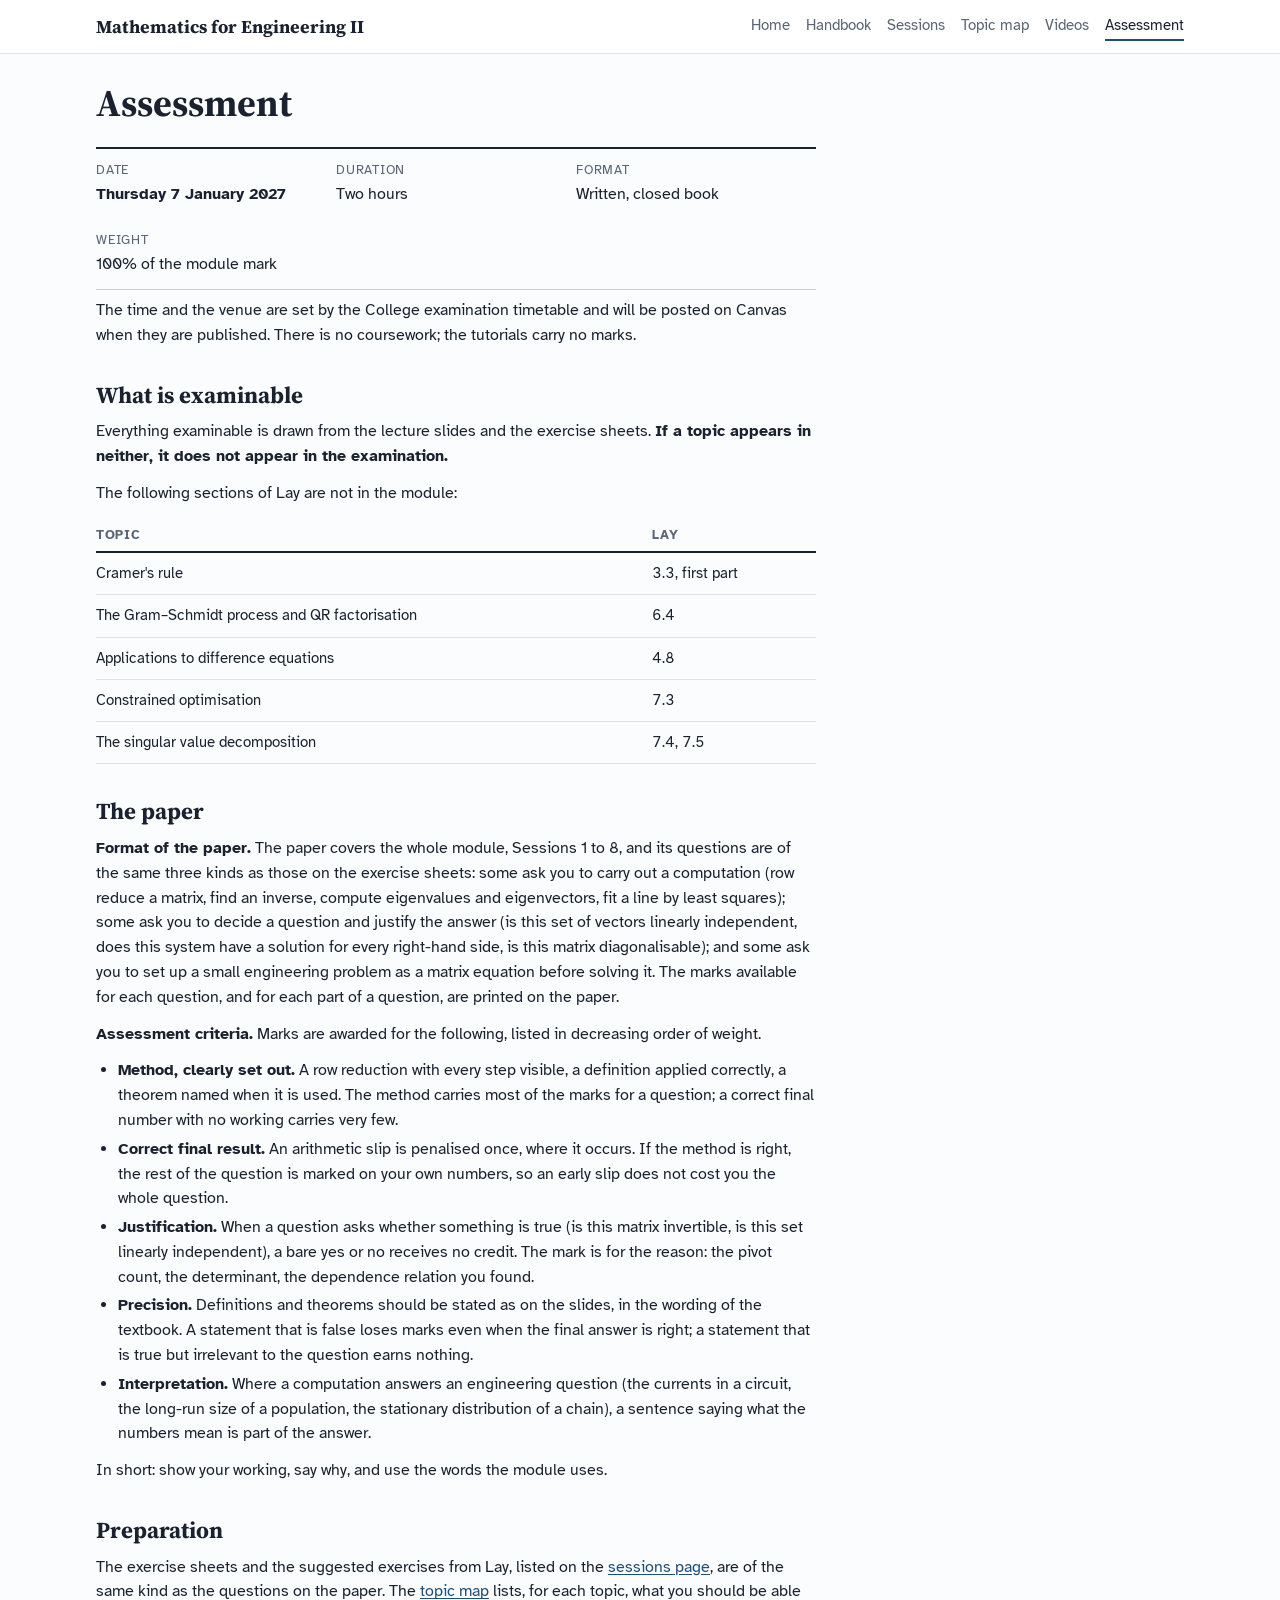
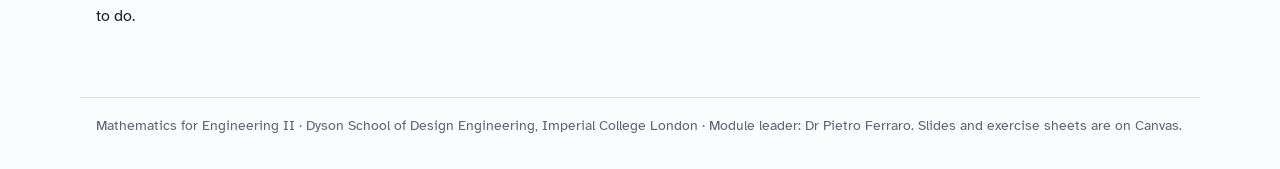
==== assessment.html @ e42fed83 "Course website: handbook, sessions, topic map, videos, assessment" ====
<!doctype html>
<html lang="en-GB">
<head>
<meta charset="utf-8">
<meta name="viewport" content="width=device-width, initial-scale=1, viewport-fit=cover">
<title>Assessment · Mathematics for Engineering II</title>
<meta name="description" content="Date, format and assessment criteria of the examination.">
<link rel="preconnect" href="https://fonts.googleapis.com">
<link rel="preconnect" href="https://fonts.gstatic.com" crossorigin>
<link rel="stylesheet" href="https://fonts.googleapis.com/css2?family=Atkinson+Hyperlegible:ital,wght@0,400;0,700;1,400&family=IBM+Plex+Mono:wght@500;600&family=Source+Serif+4:opsz,wght@8..60,600;8..60,700&display=swap">
<link rel="stylesheet" href="assets/site.css">

</head>
<body>
<header class="bar"><div class="in"><a class="brand" href="./">Mathematics for Engineering II</a><nav aria-label="Site"><a href="./">Home</a><a href="handbook.html">Handbook</a><a href="sessions.html">Sessions</a><a href="topic-map.html">Topic map</a><a href="videos.html">Videos</a><a href="assessment.html" aria-current="page">Assessment</a></nav></div></header>
<main><div class="prose">
<h1>Assessment</h1>
<dl class="facts">
  <div class="hl"><dt>Date</dt><dd>Thursday 7 January 2027</dd></div>
  <div><dt>Duration</dt><dd>Two hours</dd></div>
  <div><dt>Format</dt><dd>Written, closed book</dd></div>
  <div><dt>Weight</dt><dd>100% of the module mark</dd></div>
</dl>
<p>The time and the venue are set by the College examination timetable and will be posted on Canvas when they are published.
There is no coursework; the tutorials carry no marks.</p>
<h2>What is examinable</h2>
<p>Everything examinable is drawn from the lecture slides and the exercise sheets. <b>If a topic appears in neither, it does not appear in the examination.</b></p>
<p>The following sections of Lay are not in the module:</p>
<div class="tablewrap"><table><thead><tr><th>Topic</th><th>Lay</th></tr></thead><tbody><tr><td>Cramer's rule</td><td class="lay">3.3, first part</td></tr><tr><td>The Gram–Schmidt process and QR factorisation</td><td class="lay">6.4</td></tr><tr><td>Applications to difference equations</td><td class="lay">4.8</td></tr><tr><td>Constrained optimisation</td><td class="lay">7.3</td></tr><tr><td>The singular value decomposition</td><td class="lay">7.4, 7.5</td></tr></tbody></table></div>
<h2>The paper</h2>
<p><b>Format of the paper.</b> The paper covers the whole module, Sessions 1 to 8, and its questions are of the same three kinds as those on the exercise sheets: some ask you to carry out a computation (row reduce a matrix, find an inverse, compute eigenvalues and eigenvectors, fit a line by least squares); some ask you to decide a question and justify the answer (is this set of vectors linearly independent, does this system have a solution for every right-hand side, is this matrix diagonalisable); and some ask you to set up a small engineering problem as a matrix equation before solving it. The marks available for each question, and for each part of a question, are printed on the paper.</p>
<p><b>Assessment criteria.</b> Marks are awarded for the following, listed in decreasing order of weight.</p>
<ul>
  <li><b>Method, clearly set out.</b> A row reduction with every step visible, a definition applied correctly, a theorem named when it is used. The method carries most of the marks for a question; a correct final number with no working carries very few.</li>
  <li><b>Correct final result.</b> An arithmetic slip is penalised once, where it occurs. If the method is right, the rest of the question is marked on your own numbers, so an early slip does not cost you the whole question.</li>
  <li><b>Justification.</b> When a question asks whether something is true (is this matrix invertible, is this set linearly independent), a bare yes or no receives no credit. The mark is for the reason: the pivot count, the determinant, the dependence relation you found.</li>
  <li><b>Precision.</b> Definitions and theorems should be stated as on the slides, in the wording of the textbook. A statement that is false loses marks even when the final answer is right; a statement that is true but irrelevant to the question earns nothing.</li>
  <li><b>Interpretation.</b> Where a computation answers an engineering question (the currents in a circuit, the long-run size of a population, the stationary distribution of a chain), a sentence saying what the numbers mean is part of the answer.</li>
</ul>

<p>In short: show your working, say why, and use the words the module uses.</p>
<h2>Preparation</h2>
<p>The exercise sheets and the suggested exercises from Lay, listed on the <a href="sessions.html">sessions page</a>, are of the same kind as the questions on the paper.
The <a href="topic-map.html">topic map</a> lists, for each topic, what you should be able to do.</p>
</div></main>
<footer class="site">Mathematics for Engineering II · Dyson School of Design Engineering, Imperial College London · Module leader: Dr Pietro Ferraro. Slides and exercise sheets are on Canvas.</footer>
</body>
</html>
---- assets/site.css ----
/* Mathematics for Engineering II: course site.
   Layout: a narrow reading column for prose pages, a wider column for session cards; one header bar. */
:root {
  --bg: #fbfcfd; --surface: #ffffff; --ink: #1a2230; --muted: #5a6575; --line: #dde2e9; --rule: #c9d0da;
  --accent: #1f4e79; --accent-ink: #ffffff; --soft: #eef3f9; --focus: #0b5fff;
  --s1: #1f4e79; --s2: #2a7564; --s3: #5f8219; --s4: #b9581a; --s5: #7b3f99; --s6: #4b4fa6; --s7: #ad2f52; --s8: #50555c;
  --f-display: "Source Serif 4", Georgia, "Times New Roman", serif;
  --f-body: "Atkinson Hyperlegible", "Segoe UI", system-ui, -apple-system, sans-serif;
  --f-code: "IBM Plex Mono", ui-monospace, "SFMono-Regular", Menlo, Consolas, monospace;
}
@media (prefers-color-scheme: dark) { :root:not([data-theme="light"]) {
  --bg: #11151b; --surface: #171c24; --ink: #e6eaf0; --muted: #9ea8b6; --line: #2b323d; --rule: #3a4350;
  --accent: #8fbbe6; --accent-ink: #0e1a27; --soft: #1a2431; --focus: #7aa7ff;
  --s1: #7fb0e0; --s2: #6cc3ad; --s3: #a8c766; --s4: #f0a06a; --s5: #c79ae0; --s6: #9fa3f0; --s7: #f08aa6; --s8: #b7bcc3;
  color-scheme: dark } }
:root[data-theme="dark"] {
  --bg: #11151b; --surface: #171c24; --ink: #e6eaf0; --muted: #9ea8b6; --line: #2b323d; --rule: #3a4350;
  --accent: #8fbbe6; --accent-ink: #0e1a27; --soft: #1a2431; --focus: #7aa7ff;
  --s1: #7fb0e0; --s2: #6cc3ad; --s3: #a8c766; --s4: #f0a06a; --s5: #c79ae0; --s6: #9fa3f0; --s7: #f08aa6; --s8: #b7bcc3;
  color-scheme: dark }

* { box-sizing: border-box }
html { -webkit-text-size-adjust: 100% }
body { margin: 0; background: var(--bg); color: var(--ink); font-family: var(--f-body); font-size: 16px; line-height: 1.55 }
a { color: var(--accent); text-underline-offset: 2px }
a:focus-visible, button:focus-visible { outline: 2.5px solid var(--focus); outline-offset: 2px; border-radius: 2px }

.bar { background: var(--surface); border-bottom: 1px solid var(--line) }
.bar .in { max-width: 1120px; margin: 0 auto; display: flex; flex-wrap: wrap; align-items: center; gap: 6px 22px; padding-block: 12px;
  padding-left: max(16px, env(safe-area-inset-left, 0px)); padding-right: max(16px, env(safe-area-inset-right, 0px)) }
.brand { font-family: var(--f-display); font-weight: 700; font-size: 18px; color: var(--ink); text-decoration: none; margin-right: auto }
.bar nav { display: flex; flex-wrap: wrap; gap: 4px 16px; font-size: 15px }
.bar nav a { color: var(--muted); text-decoration: none; padding: 2px 0; border-bottom: 2px solid transparent }
.bar nav a:hover { color: var(--ink) }
.bar nav a[aria-current="page"] { color: var(--ink); border-bottom-color: var(--accent) }

main { max-width: 1120px; margin: 0 auto; padding-block: 28px 56px;
  padding-left: max(16px, env(safe-area-inset-left, 0px)); padding-right: max(16px, env(safe-area-inset-right, 0px)) }
.prose { max-width: 72ch }
h1 { font-family: var(--f-display); font-weight: 700; font-size: clamp(28px, 4vw, 38px); line-height: 1.12; margin: 0 0 10px; text-wrap: balance }
h2 { font-family: var(--f-display); font-weight: 700; font-size: 23px; line-height: 1.2; margin: 34px 0 10px; text-wrap: balance }
h3 { font-family: var(--f-display); font-weight: 600; font-size: 18px; margin: 18px 0 6px }
p { margin: 0 0 12px }
ul { margin: 0 0 12px; padding-left: 22px }
li { margin-bottom: 4px }
.lede { font-size: 18px; color: var(--ink); max-width: 64ch }
.eyebrow { font-size: 12.5px; letter-spacing: .08em; text-transform: uppercase; color: var(--muted); margin-bottom: 6px }
.small { font-size: 14px; color: var(--muted) }
.addr { font-family: var(--f-code); font-size: 14px; user-select: all }

.facts { display: grid; grid-template-columns: repeat(auto-fit, minmax(200px, 1fr)); gap: 0; margin: 22px 0 8px;
  border-top: 2px solid var(--ink); border-bottom: 1px solid var(--rule) }
.facts div { padding: 12px 14px 12px 0; min-width: 0 }
.facts dt { font-size: 12.5px; letter-spacing: .06em; text-transform: uppercase; color: var(--muted) }
.facts dd { margin: 2px 0 0; font-size: 16px }
.facts .hl dd { font-weight: 700 }

.toc { display: flex; flex-wrap: wrap; gap: 6px 16px; font-size: 14.5px; padding: 10px 0; border-bottom: 1px solid var(--line); margin-bottom: 8px }
.toc a { color: var(--muted); text-decoration: none }
.toc a:hover { color: var(--ink); text-decoration: underline }

.tablewrap { overflow-x: auto; margin: 8px 0 14px }
table { border-collapse: collapse; width: 100%; font-size: 15px }
th { text-align: left; font-size: 12.5px; letter-spacing: .05em; text-transform: uppercase; color: var(--muted); font-weight: 700;
  border-bottom: 2px solid var(--ink); padding: 8px 12px 6px 0 }
td { border-bottom: 1px solid var(--line); padding: 9px 12px 9px 0; vertical-align: top }
td.num { font-family: var(--f-code); font-size: 14px; white-space: nowrap; color: var(--sc, var(--ink)); font-weight: 600 }
td.lay { white-space: nowrap; font-variant-numeric: tabular-nums }

.people { display: grid; gap: 8px; margin: 0 0 8px }
.people div { display: flex; flex-wrap: wrap; gap: 2px 12px; align-items: baseline }
.people dt { font-weight: 700 }
.people dd { margin: 0; color: var(--muted) }

.sessions { display: grid; gap: 18px; margin-top: 18px }
.sess { border-top: 3px solid var(--sc); background: var(--surface); border-left: 1px solid var(--line); border-right: 1px solid var(--line);
  border-bottom: 1px solid var(--line); border-radius: 0 0 6px 6px; padding: 14px 18px 16px; scroll-margin-top: 16px }
.sess header { display: flex; flex-wrap: wrap; gap: 4px 14px; align-items: baseline }
.sess .no { font-family: var(--f-code); font-weight: 600; color: var(--sc); font-size: 14px; letter-spacing: .03em }
.sess h2 { margin: 0; font-size: 21px }
.sess .meta { font-size: 14px; color: var(--muted) }
.sess .cols { display: grid; grid-template-columns: minmax(0, 1.25fr) minmax(0, 1fr); gap: 8px 28px; margin-top: 10px }
@media (max-width: 760px) { .sess .cols { grid-template-columns: minmax(0, 1fr) } }
.sess h3 { font-family: var(--f-body); font-size: 12.5px; letter-spacing: .07em; text-transform: uppercase; color: var(--muted); font-weight: 700; margin: 12px 0 6px }
.topics { display: flex; flex-wrap: wrap; gap: 6px }
.topics a { font-size: 14px; text-decoration: none; color: var(--ink); border: 1.5px solid var(--sc); border-radius: 4px; padding: 1px 8px 2px; background: var(--bg) }
.topics a b { font-family: var(--f-code); color: var(--sc); margin-right: 4px; font-size: 13px }
.topics a:hover { background: var(--soft) }
.ex { display: grid; grid-template-columns: auto 1fr; gap: 2px 12px; font-size: 14.5px; margin: 0 }
.ex dt { font-family: var(--f-code); font-weight: 600; font-size: 13.5px }
.ex dd { margin: 0; font-variant-numeric: tabular-nums }
.vlist { list-style: none; padding: 0; margin: 0; display: grid; gap: 8px }
.vlist li { margin: 0; display: grid; grid-template-columns: auto minmax(0, 1fr); gap: 2px 10px; align-items: baseline }
.src { font-family: var(--f-code); font-size: 11.5px; font-weight: 600; letter-spacing: .04em; border: 1px solid currentColor; border-radius: 3px;
  padding: 0 5px; color: var(--muted); white-space: nowrap }
.src.b1b { color: var(--s1) }
.vlist a { font-weight: 700; text-decoration: none }
.vlist a:hover { text-decoration: underline }
.vlist span.note { display: block; font-size: 14px; color: var(--muted) }

.cards { display: grid; grid-template-columns: repeat(auto-fit, minmax(240px, 1fr)); gap: 14px; margin: 18px 0 6px }
.card { display: block; text-decoration: none; color: var(--ink); background: var(--surface); border: 1px solid var(--line); border-radius: 6px; padding: 14px 16px }
.card:hover { border-color: var(--accent) }
.card b { display: block; font-family: var(--f-display); font-size: 18px; margin-bottom: 2px; color: var(--accent) }
.card span { font-size: 14.5px; color: var(--muted) }

.plan { list-style: none; padding: 0; margin: 10px 0 0; display: grid; gap: 0; border-top: 1px solid var(--rule) }
.plan li { margin: 0; display: grid; grid-template-columns: 2.2em minmax(0, 1fr) auto; gap: 10px; padding: 9px 0; border-bottom: 1px solid var(--line); align-items: baseline }
.plan .n { font-family: var(--f-code); font-weight: 600; color: var(--sc) }
.plan a { color: var(--ink); text-decoration: none }
.plan a:hover { text-decoration: underline }
.plan .l { font-size: 14px; color: var(--muted); font-variant-numeric: tabular-nums; text-align: right }
@media (max-width: 560px) { .plan li { grid-template-columns: 2.2em minmax(0, 1fr) } .plan .l { grid-column: 2; text-align: left } }

.notice { border-left: 3px solid var(--accent); background: var(--soft); padding: 10px 14px; margin: 16px 0; font-size: 15px; max-width: 72ch }
footer.site { max-width: 1120px; margin: 0 auto; padding-block: 18px 32px; font-size: 13.5px; color: var(--muted); border-top: 1px solid var(--line);
  padding-left: max(16px, env(safe-area-inset-left, 0px)); padding-right: max(16px, env(safe-area-inset-right, 0px)) }
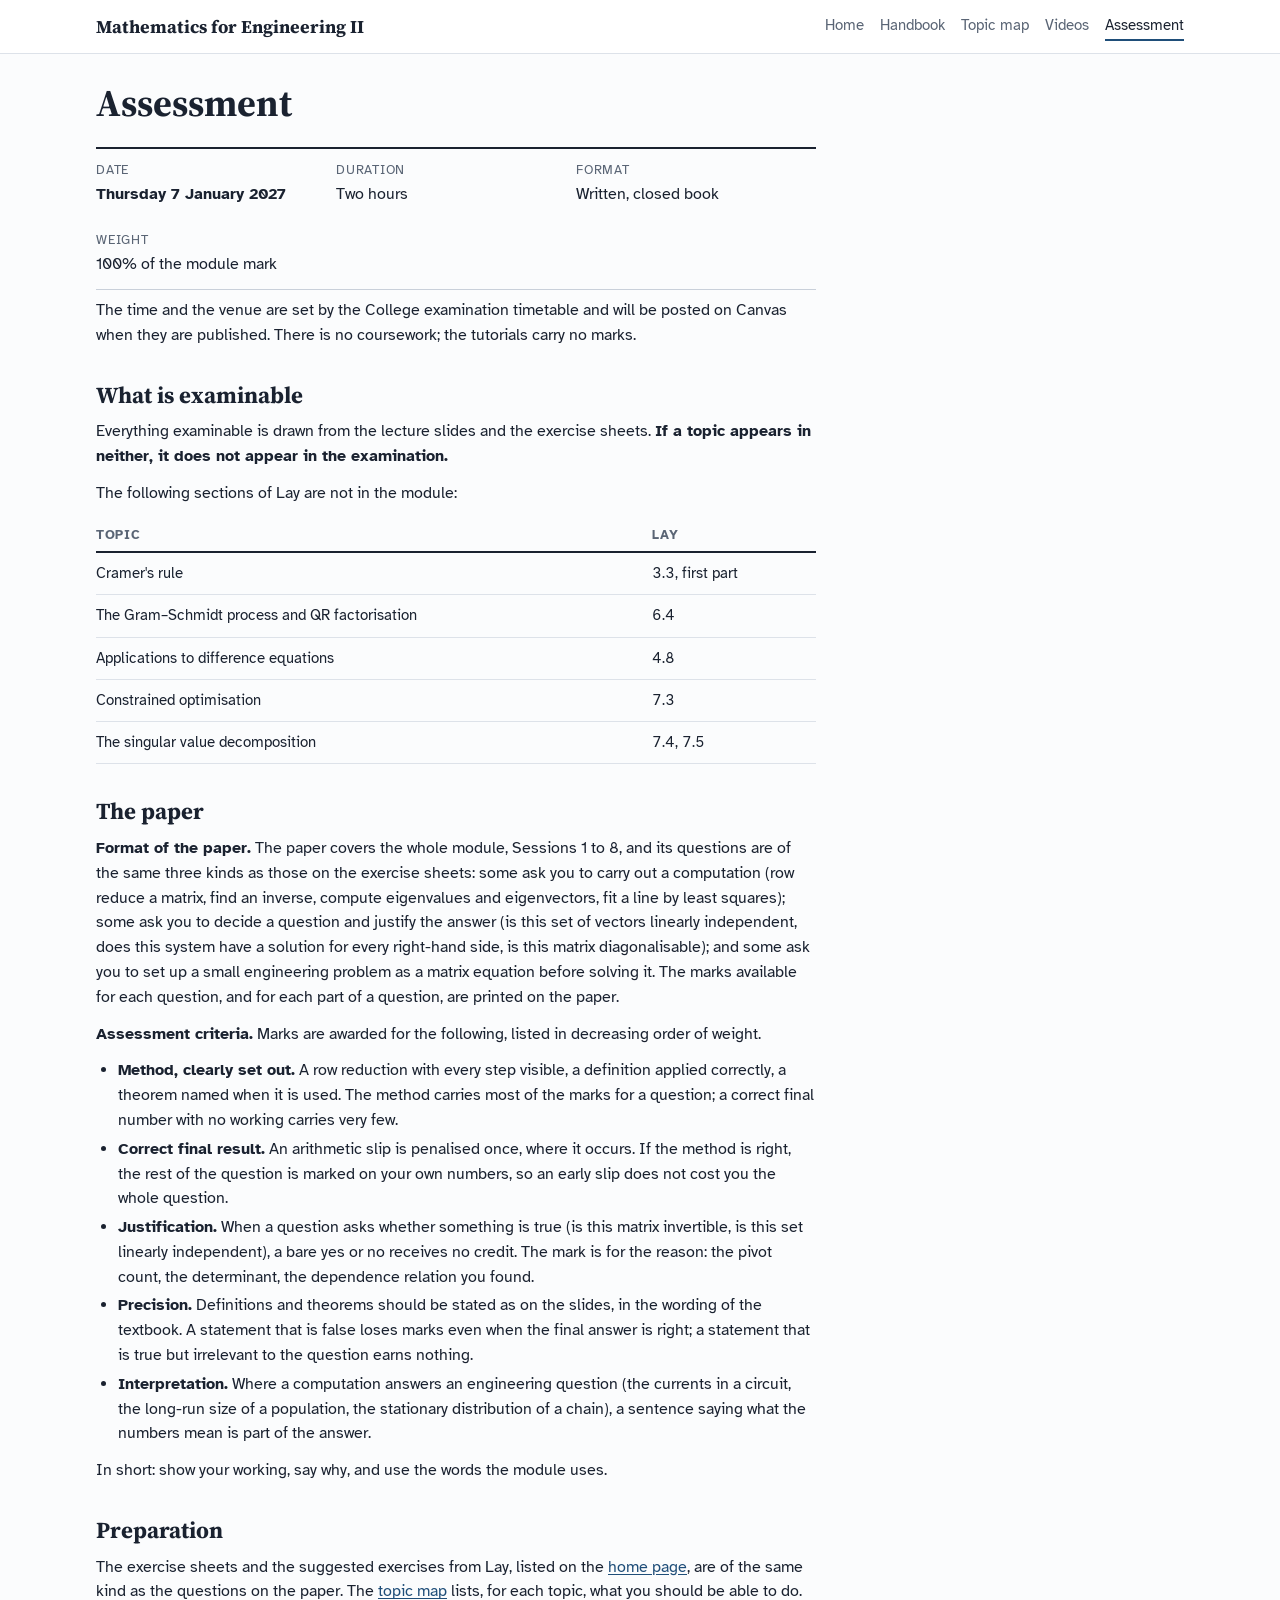
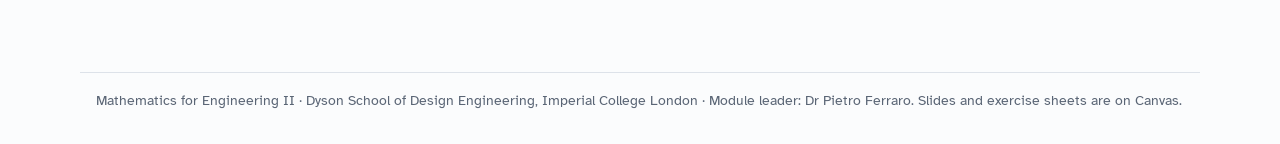
==== commit fb5a73f3: "Sessions folded into the home page; sessions.html redirects there" ====
--- a/assessment.html
+++ b/assessment.html
@@ -7,12 +7,12 @@
 <meta name="description" content="Date, format and assessment criteria of the examination.">
 <link rel="preconnect" href="https://fonts.googleapis.com">
 <link rel="preconnect" href="https://fonts.gstatic.com" crossorigin>
-<link rel="stylesheet" href="https://fonts.googleapis.com/css2?family=Atkinson+Hyperlegible:ital,wght@0,400;0,700;1,400&family=IBM+Plex+Mono:wght@500;600&family=Source+Serif+4:opsz,wght@8..60,600;8..60,700&display=swap">
+<link rel="stylesheet" media="print" onload="this.media='all'" href="https://fonts.googleapis.com/css2?family=Atkinson+Hyperlegible:ital,wght@0,400;0,700;1,400&family=IBM+Plex+Mono:wght@500;600&family=Source+Serif+4:opsz,wght@8..60,600;8..60,700&display=swap">
 <link rel="stylesheet" href="assets/site.css">
 
 </head>
 <body>
-<header class="bar"><div class="in"><a class="brand" href="./">Mathematics for Engineering II</a><nav aria-label="Site"><a href="./">Home</a><a href="handbook.html">Handbook</a><a href="sessions.html">Sessions</a><a href="topic-map.html">Topic map</a><a href="videos.html">Videos</a><a href="assessment.html" aria-current="page">Assessment</a></nav></div></header>
+<header class="bar"><div class="in"><a class="brand" href="./">Mathematics for Engineering II</a><nav aria-label="Site"><a href="./">Home</a><a href="handbook.html">Handbook</a><a href="topic-map.html">Topic map</a><a href="videos.html">Videos</a><a href="assessment.html" aria-current="page">Assessment</a></nav></div></header>
 <main><div class="prose">
 <h1>Assessment</h1>
 <dl class="facts">
@@ -40,9 +40,36 @@
 
 <p>In short: show your working, say why, and use the words the module uses.</p>
 <h2>Preparation</h2>
-<p>The exercise sheets and the suggested exercises from Lay, listed on the <a href="sessions.html">sessions page</a>, are of the same kind as the questions on the paper.
+<p>The exercise sheets and the suggested exercises from Lay, listed on the <a href="./#sessions">home page</a>, are of the same kind as the questions on the paper.
 The <a href="topic-map.html">topic map</a> lists, for each topic, what you should be able to do.</p>
 </div></main>
 <footer class="site">Mathematics for Engineering II · Dyson School of Design Engineering, Imperial College London · Module leader: Dr Pietro Ferraro. Slides and exercise sheets are on Canvas.</footer>
+<script type="speculationrules">{"prefetch":[{"where":{"href_matches":"*.html"},"eagerness":"moderate"},{"where":{"href_matches":"./"},"eagerness":"moderate"}]}</script>
+<script>
+/* Loads the other pages of the site in the background, so a click does not wait on the GitHub Pages cache.
+   All pages after the page has loaded; again on hover or touch if the copy is more than five minutes old. */
+(function () {
+  var seen = {};
+  function warm(u) {
+    var t = Date.now();
+    if (seen[u] && t - seen[u] < 300000) return;
+    seen[u] = t;
+    try { fetch(u, { credentials: 'same-origin' }).catch(function () {}); } catch (e) {}
+  }
+  var here = location.pathname.replace(/index\.html$/, '');
+  var links = [].slice.call(document.querySelectorAll('a[href]')).filter(function (a) {
+    return a.origin === location.origin && /(\.html|\/)$/.test(a.pathname) && a.pathname.replace(/index\.html$/, '') !== here;
+  });
+  function all() { links.forEach(function (a) { warm(a.href.split('#')[0]); }); }
+  window.addEventListener('load', function () {
+    if ('requestIdleCallback' in window) requestIdleCallback(all, { timeout: 2000 }); else setTimeout(all, 300);
+  });
+  links.forEach(function (a) {
+    var u = a.href.split('#')[0], go = function () { warm(u); };
+    a.addEventListener('pointerenter', go); a.addEventListener('focus', go);
+    a.addEventListener('touchstart', go, { passive: true });
+  });
+})();
+</script>
 </body>
 </html>
--- a/assets/site.css
+++ b/assets/site.css
@@ -72,14 +72,22 @@
 .people dt { font-weight: 700 }
 .people dd { margin: 0; color: var(--muted) }
 
-.sessions { display: grid; gap: 18px; margin-top: 18px }
-.sess { border-top: 3px solid var(--sc); background: var(--surface); border-left: 1px solid var(--line); border-right: 1px solid var(--line);
-  border-bottom: 1px solid var(--line); border-radius: 0 0 6px 6px; padding: 14px 18px 16px; scroll-margin-top: 16px }
-.sess header { display: flex; flex-wrap: wrap; gap: 4px 14px; align-items: baseline }
-.sess .no { font-family: var(--f-code); font-weight: 600; color: var(--sc); font-size: 14px; letter-spacing: .03em }
-.sess h2 { margin: 0; font-size: 21px }
-.sess .meta { font-size: 14px; color: var(--muted) }
-.sess .cols { display: grid; grid-template-columns: minmax(0, 1.25fr) minmax(0, 1fr); gap: 8px 28px; margin-top: 10px }
+.sessions { display: grid; gap: 0; margin-top: 10px; border-top: 1px solid var(--rule) }
+.sess { border-bottom: 1px solid var(--line); scroll-margin-top: 16px }
+.sess summary { list-style: none; cursor: pointer; display: grid; grid-template-columns: 2.2em minmax(0, 1fr) auto 1.2em; gap: 10px; align-items: baseline; padding: 10px 0 }
+.sess summary::-webkit-details-marker { display: none }
+.sess summary:hover .t { text-decoration: underline }
+.sess summary:focus-visible { outline: 2.5px solid var(--focus); outline-offset: 2px; border-radius: 2px }
+.sess summary .n { font-family: var(--f-code); font-weight: 600; color: var(--sc) }
+.sess summary .t { color: var(--ink) }
+.sess summary .l { font-size: 14px; color: var(--muted); font-variant-numeric: tabular-nums; text-align: right }
+.sess summary::after { content: "+"; font-family: var(--f-code); color: var(--muted); text-align: right; font-size: 17px; line-height: 1 }
+.sess[open] summary::after { content: "\2212" }
+.sess[open] summary { border-bottom: 1px dashed var(--line) }
+.sess[open] summary .t { font-weight: 700 }
+@media (max-width: 560px) { .sess summary { grid-template-columns: 2.2em minmax(0, 1fr) 1.2em } .sess summary .l { grid-column: 2; text-align: left } }
+.sess .cols { display: grid; grid-template-columns: minmax(0, 1.25fr) minmax(0, 1fr); gap: 8px 28px; padding: 6px 0 18px 2.2em }
+@media (max-width: 560px) { .sess .cols { padding-left: 0 } }
 @media (max-width: 760px) { .sess .cols { grid-template-columns: minmax(0, 1fr) } }
 .sess h3 { font-family: var(--f-body); font-size: 12.5px; letter-spacing: .07em; text-transform: uppercase; color: var(--muted); font-weight: 700; margin: 12px 0 6px }
 .topics { display: flex; flex-wrap: wrap; gap: 6px }
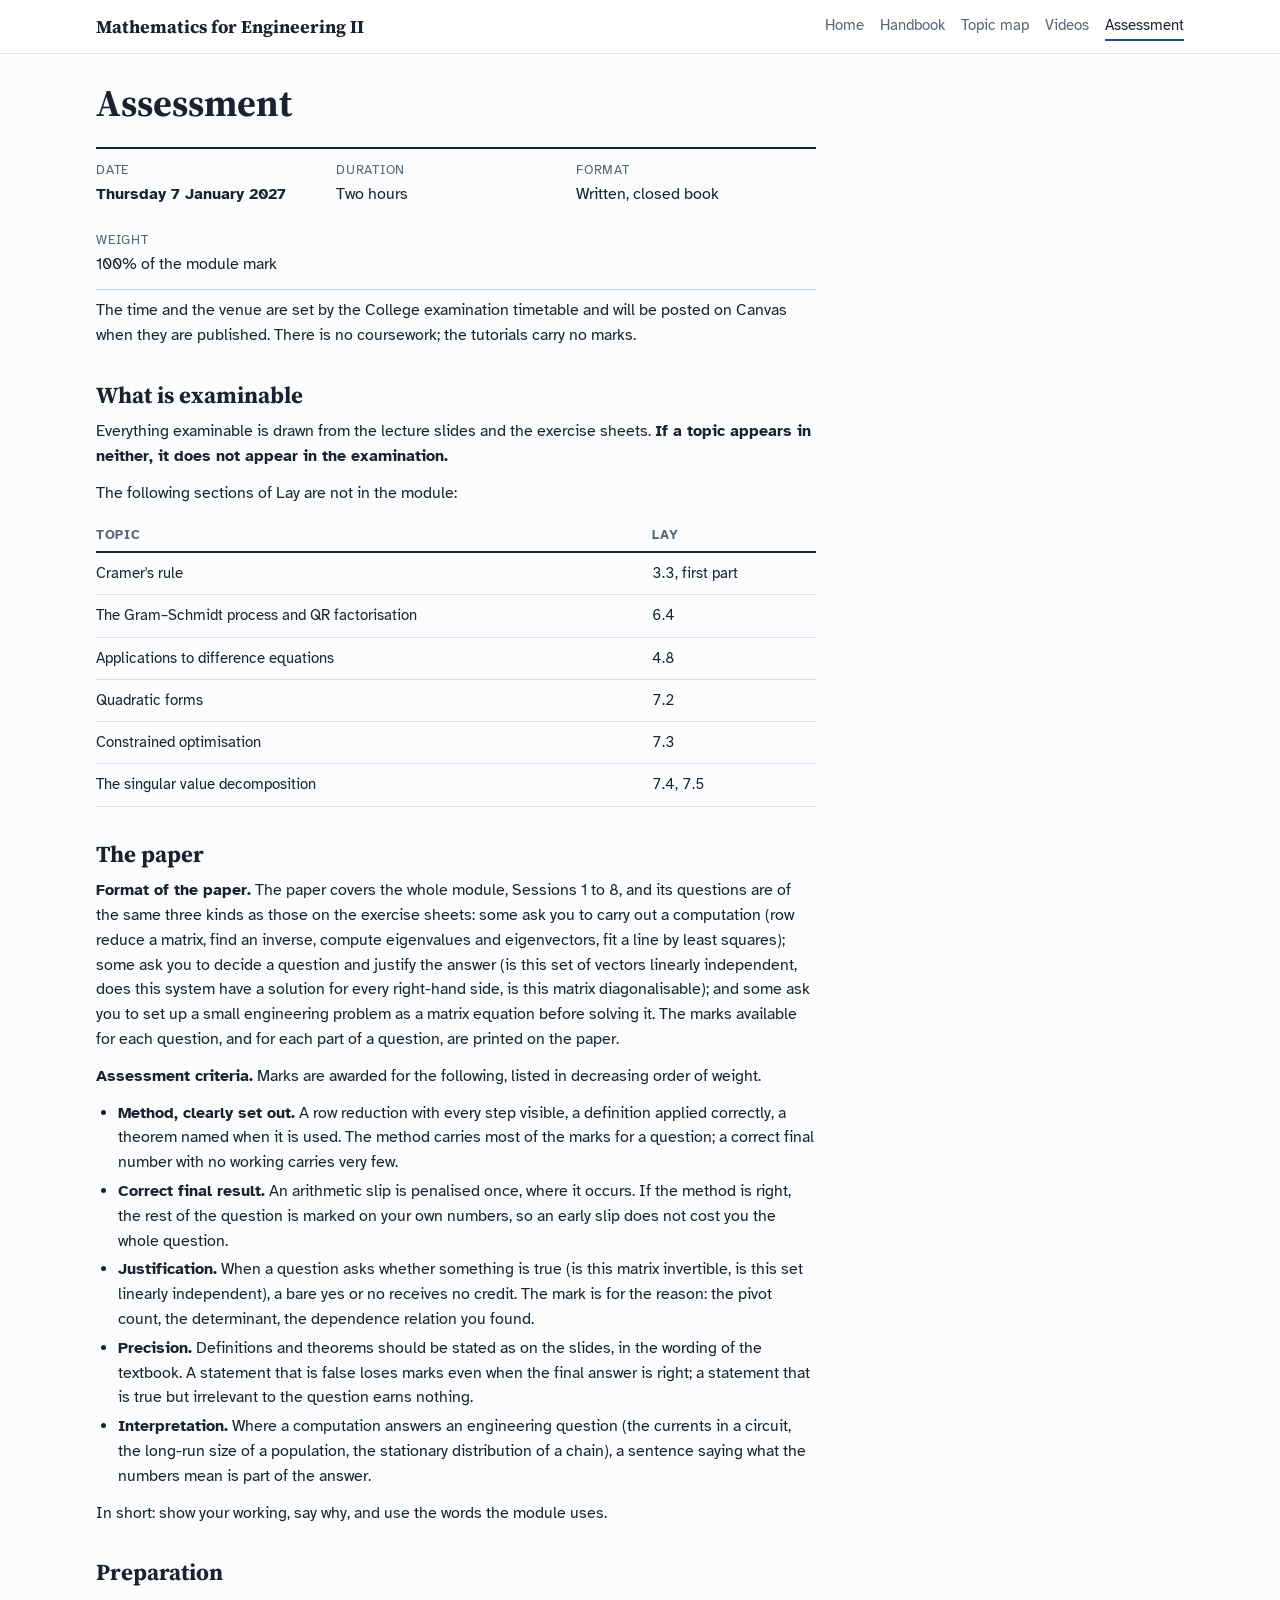
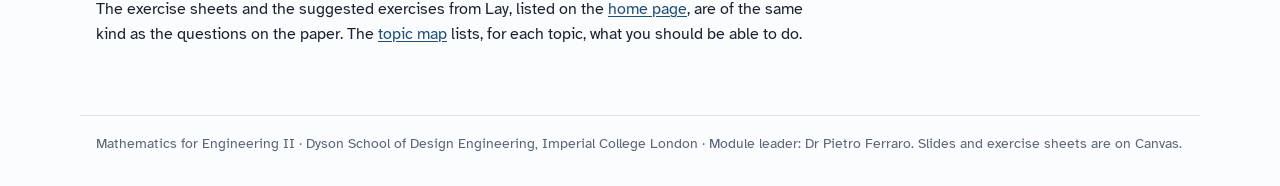
==== commit 30c3025d: "Sessions 5 to 8 updated to the current plan; Tutorials 4 to 6; quadratic forms removed Co-Authored-B" ====
--- a/assessment.html
+++ b/assessment.html
@@ -26,7 +26,7 @@
 <h2>What is examinable</h2>
 <p>Everything examinable is drawn from the lecture slides and the exercise sheets. <b>If a topic appears in neither, it does not appear in the examination.</b></p>
 <p>The following sections of Lay are not in the module:</p>
-<div class="tablewrap"><table><thead><tr><th>Topic</th><th>Lay</th></tr></thead><tbody><tr><td>Cramer's rule</td><td class="lay">3.3, first part</td></tr><tr><td>The Gram–Schmidt process and QR factorisation</td><td class="lay">6.4</td></tr><tr><td>Applications to difference equations</td><td class="lay">4.8</td></tr><tr><td>Constrained optimisation</td><td class="lay">7.3</td></tr><tr><td>The singular value decomposition</td><td class="lay">7.4, 7.5</td></tr></tbody></table></div>
+<div class="tablewrap"><table><thead><tr><th>Topic</th><th>Lay</th></tr></thead><tbody><tr><td>Cramer's rule</td><td class="lay">3.3, first part</td></tr><tr><td>The Gram–Schmidt process and QR factorisation</td><td class="lay">6.4</td></tr><tr><td>Applications to difference equations</td><td class="lay">4.8</td></tr><tr><td>Quadratic forms</td><td class="lay">7.2</td></tr><tr><td>Constrained optimisation</td><td class="lay">7.3</td></tr><tr><td>The singular value decomposition</td><td class="lay">7.4, 7.5</td></tr></tbody></table></div>
 <h2>The paper</h2>
 <p><b>Format of the paper.</b> The paper covers the whole module, Sessions 1 to 8, and its questions are of the same three kinds as those on the exercise sheets: some ask you to carry out a computation (row reduce a matrix, find an inverse, compute eigenvalues and eigenvectors, fit a line by least squares); some ask you to decide a question and justify the answer (is this set of vectors linearly independent, does this system have a solution for every right-hand side, is this matrix diagonalisable); and some ask you to set up a small engineering problem as a matrix equation before solving it. The marks available for each question, and for each part of a question, are printed on the paper.</p>
 <p><b>Assessment criteria.</b> Marks are awarded for the following, listed in decreasing order of weight.</p>
